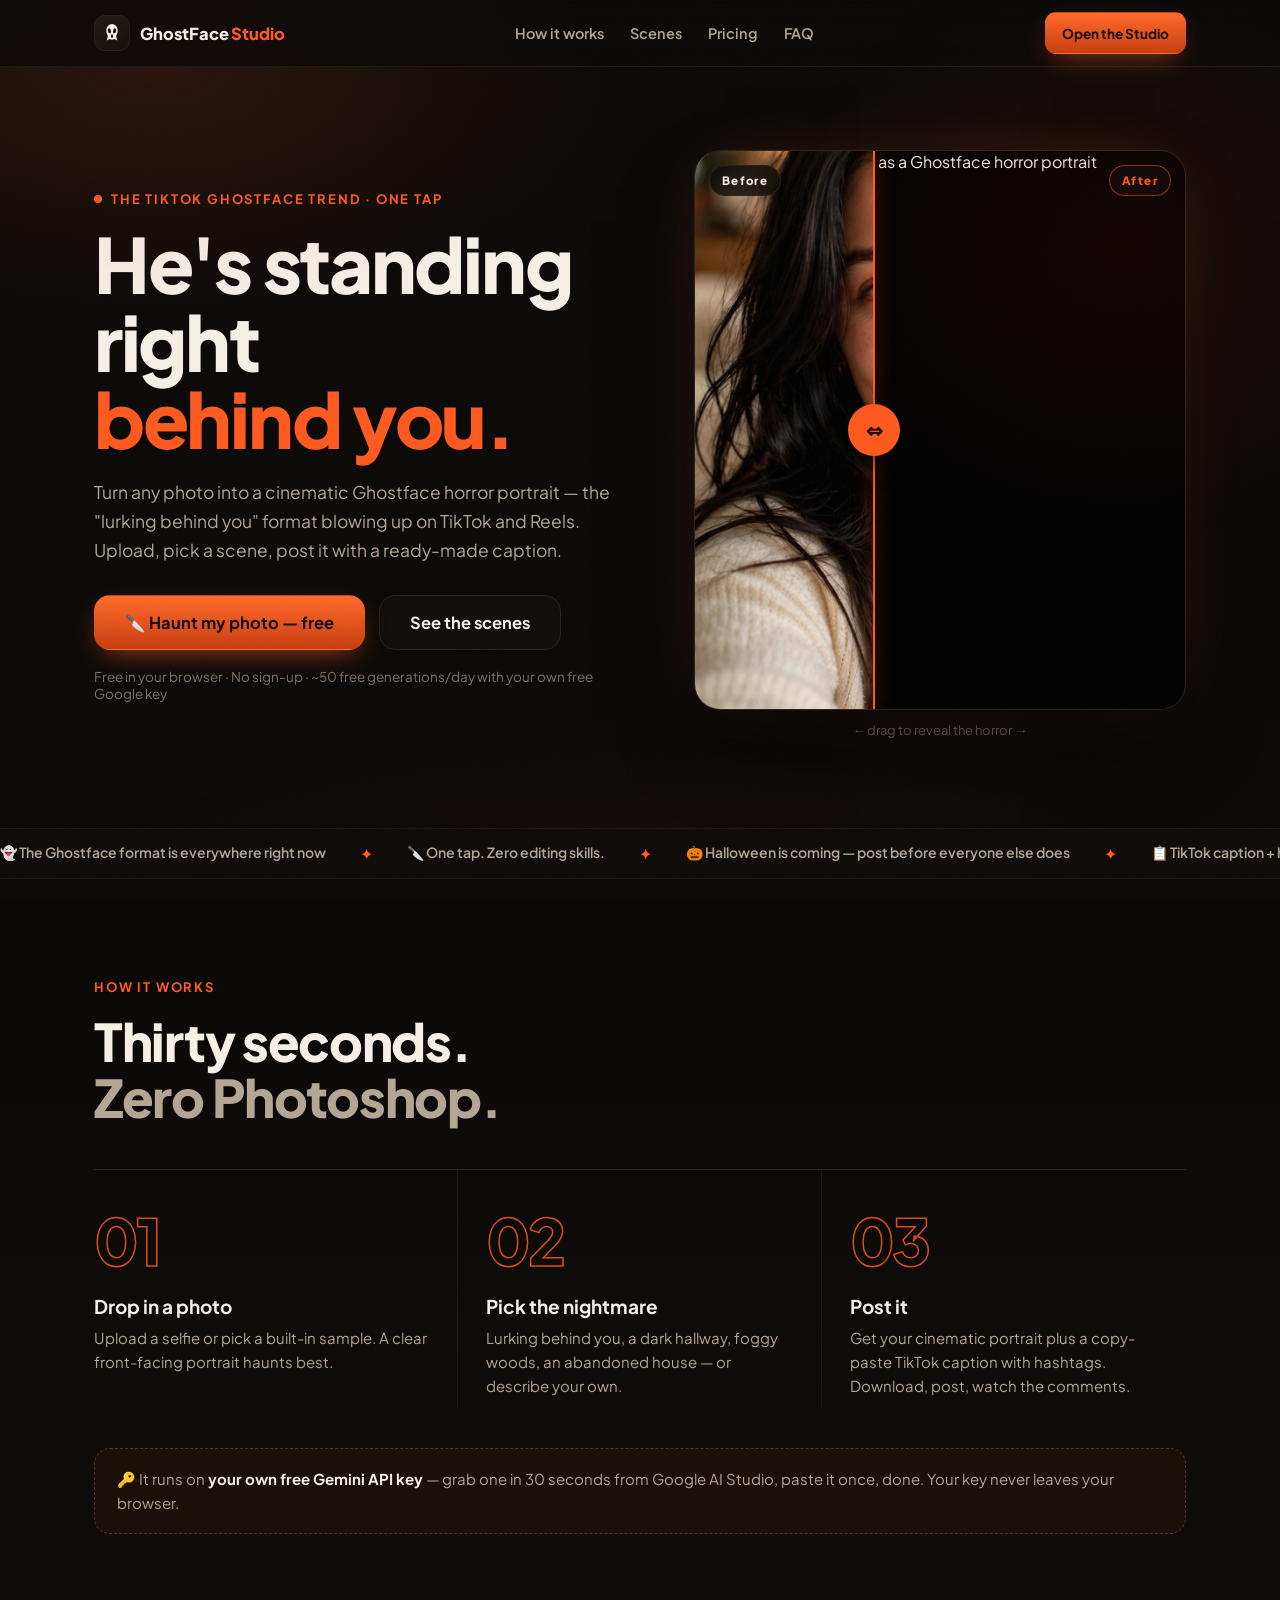
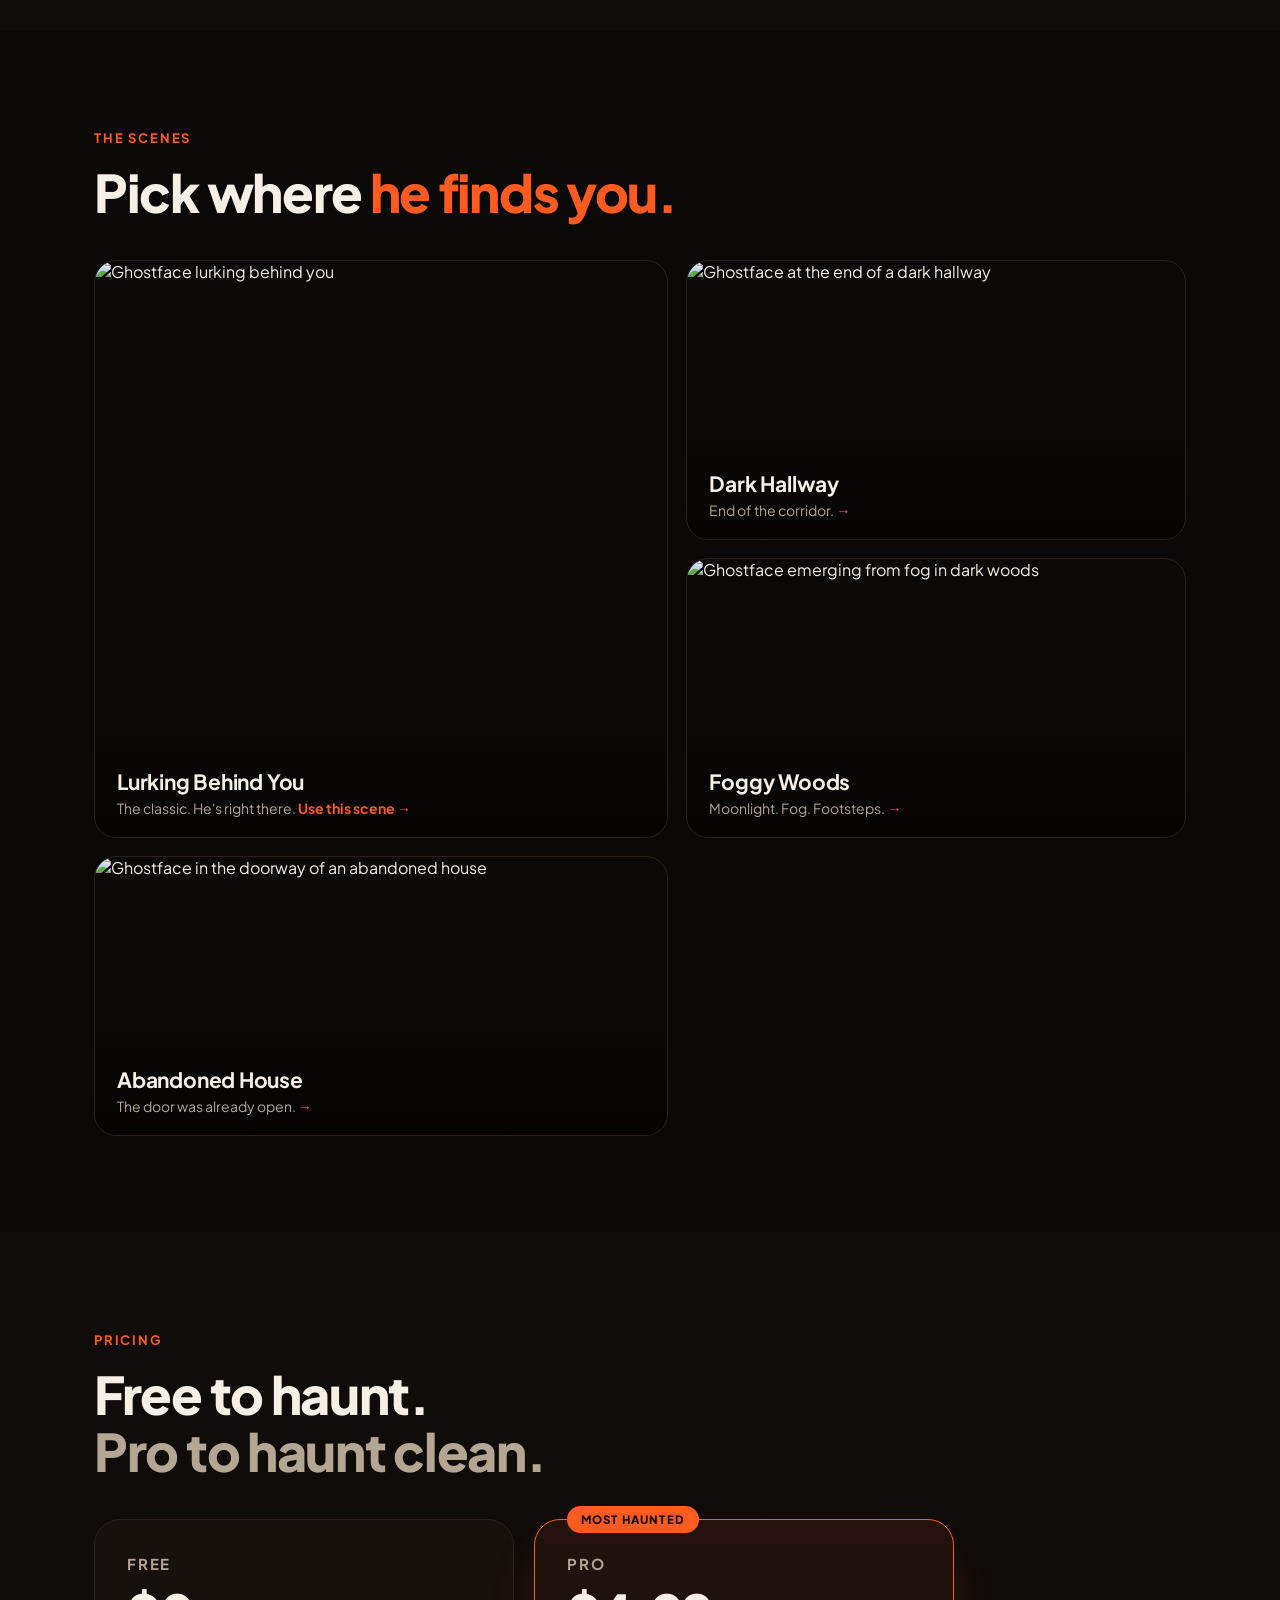
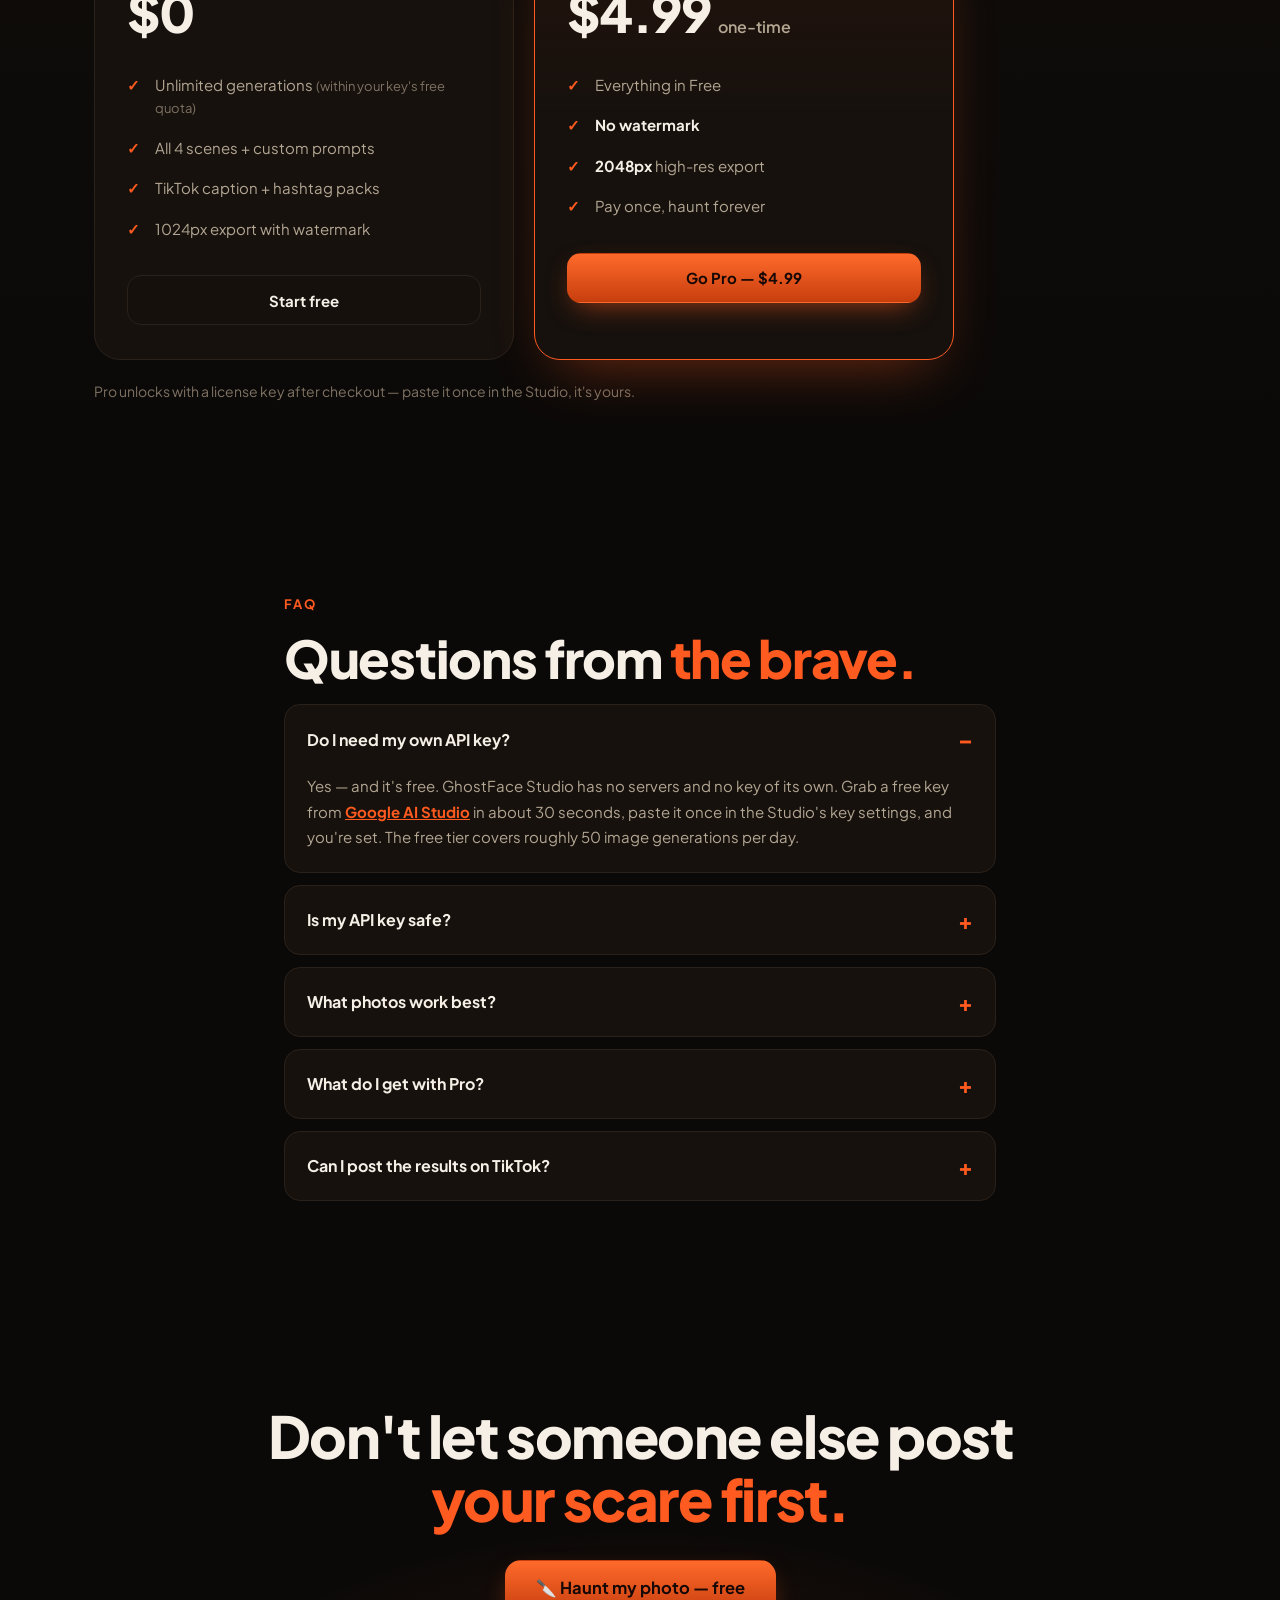
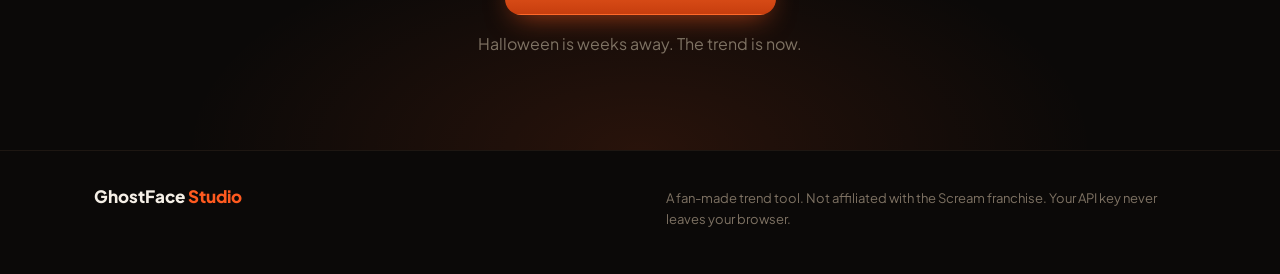
==== index.html @ b856be1e "GhostFace Studio v1: landing + app + license keys" ====
<!DOCTYPE html>
<html lang="en">
<head>
<meta charset="UTF-8">
<meta name="viewport" content="width=device-width, initial-scale=1.0">
<title>GhostFace Studio — Turn any photo into a Ghostface horror portrait</title>
<meta name="description" content="The viral TikTok Ghostface trend, in one tap. Upload a photo, pick a scene, get a cinematic horror portrait with a TikTok-ready caption. Free in your browser.">
<meta property="og:title" content="GhostFace Studio — He's standing right behind you">
<meta property="og:description" content="Turn any photo into a cinematic Ghostface horror portrait. Free, in your browser, no sign-up.">
<meta property="og:image" content="assets/hero-after.jpg">
<meta name="theme-color" content="#0B0908">
<link rel="icon" href="data:image/svg+xml,%3Csvg xmlns='http://www.w3.org/2000/svg' viewBox='0 0 64 64'%3E%3Crect width='64' height='64' rx='14' fill='%230B0908'/%3E%3Cpath d='M32 8c-9 0-15 8-15 18 0 6 2 10 4 14l-3 12 8-4c2 1 4 2 6 2s4-1 6-2l8 4-3-12c2-4 4-8 4-14 0-10-6-18-15-18z' fill='%23F5EFE6'/%3E%3Cellipse cx='25' cy='26' rx='4' ry='7' fill='%230B0908' transform='rotate(-12 25 26)'/%3E%3Cellipse cx='39' cy='26' rx='4' ry='7' fill='%230B0908' transform='rotate(12 39 26)'/%3E%3Cellipse cx='32' cy='40' rx='3' ry='5' fill='%230B0908'/%3E%3C/svg%3E">
<link rel="stylesheet" href="app/vendor/fonts/fonts.css">
<link rel="stylesheet" href="styles.css">
</head>
<body>
<div class="grain" aria-hidden="true"></div>

<header class="nav">
  <div class="nav-inner">
    <a class="brand" href="#" aria-label="GhostFace Studio home">
      <span class="brand-mark" aria-hidden="true">
        <svg viewBox="0 0 64 64" width="24" height="24"><path d="M32 8c-9 0-15 8-15 18 0 6 2 10 4 14l-3 12 8-4c2 1 4 2 6 2s4-1 6-2l8 4-3-12c2-4 4-8 4-14 0-10-6-18-15-18z" fill="#F5EFE6"/><ellipse cx="25" cy="26" rx="4" ry="7" fill="#0B0908" transform="rotate(-12 25 26)"/><ellipse cx="39" cy="26" rx="4" ry="7" fill="#0B0908" transform="rotate(12 39 26)"/><ellipse cx="32" cy="40" rx="3" ry="5" fill="#0B0908"/></svg>
      </span>
      <span class="brand-name">GhostFace <em>Studio</em></span>
    </a>
    <nav class="nav-links" aria-label="Sections">
      <a href="#how">How it works</a>
      <a href="#scenes">Scenes</a>
      <a href="#pricing">Pricing</a>
      <a href="#faq">FAQ</a>
    </nav>
    <a class="btn btn-ember btn-sm" href="app/">Open the Studio</a>
  </div>
</header>

<main>
  <!-- HERO -->
  <section class="hero">
    <div class="hero-inner">
      <div class="hero-copy">
        <p class="eyebrow"><span class="pulse" aria-hidden="true"></span>The TikTok Ghostface trend · one tap</p>
        <h1>He's standing<br>right <span class="ember">behind&nbsp;you.</span></h1>
        <p class="lede">Turn any photo into a cinematic Ghostface horror portrait — the "lurking behind you" format blowing up on TikTok and Reels. Upload, pick a scene, post it with a ready-made caption.</p>
        <div class="hero-cta">
          <a class="btn btn-ember btn-lg" href="app/">🔪 Haunt my photo — free</a>
          <a class="btn btn-ghost btn-lg" href="#scenes">See the scenes</a>
        </div>
        <p class="hero-note">Free in your browser · No sign-up · ~50 free generations/day with your own free Google key</p>
      </div>
      <div class="hero-demo">
        <div class="ba" id="ba" role="slider" tabindex="0" aria-label="Before and after comparison. Use arrow keys to drag." aria-valuemin="0" aria-valuemax="100" aria-valuenow="50">
          <img class="ba-after" src="assets/hero-after.jpg" alt="After: the same photo as a Ghostface horror portrait" draggable="false">
          <div class="ba-before" aria-hidden="true"><img src="app/assets/sample-1.jpg" alt="" draggable="false"></div>
          <div class="ba-handle" aria-hidden="true"><span class="ba-knob">⇔</span></div>
          <span class="ba-tag tag-before">Before</span>
          <span class="ba-tag tag-after">After</span>
        </div>
        <p class="ba-hint">← drag to reveal the horror →</p>
      </div>
    </div>
    <div class="hero-glow" aria-hidden="true"></div>
  </section>

  <!-- TICKER -->
  <div class="ticker" aria-hidden="true">
    <div class="ticker-track">
      <span>👻 The Ghostface format is everywhere right now</span><i>✦</i>
      <span>🔪 One tap. Zero editing skills.</span><i>✦</i>
      <span>🎃 Halloween is coming — post before everyone else does</span><i>✦</i>
      <span>📋 TikTok caption + hashtags included</span><i>✦</i>
      <span>👻 The Ghostface format is everywhere right now</span><i>✦</i>
      <span>🔪 One tap. Zero editing skills.</span><i>✦</i>
      <span>🎃 Halloween is coming — post before everyone else does</span><i>✦</i>
      <span>📋 TikTok caption + hashtags included</span><i>✦</i>
    </div>
  </div>

  <!-- HOW IT WORKS -->
  <section class="how" id="how">
    <div class="wrap">
      <p class="eyebrow">How it works</p>
      <h2>Thirty seconds.<br><span class="dim">Zero Photoshop.</span></h2>
      <div class="how-steps">
        <div class="how-step">
          <span class="how-num" aria-hidden="true">01</span>
          <h3>Drop in a photo</h3>
          <p>Upload a selfie or pick a built-in sample. A clear front-facing portrait haunts best.</p>
        </div>
        <div class="how-step">
          <span class="how-num" aria-hidden="true">02</span>
          <h3>Pick the nightmare</h3>
          <p>Lurking behind you, a dark hallway, foggy woods, an abandoned house — or describe your own.</p>
        </div>
        <div class="how-step">
          <span class="how-num" aria-hidden="true">03</span>
          <h3>Post it</h3>
          <p>Get your cinematic portrait plus a copy-paste TikTok caption with hashtags. Download, post, watch the comments.</p>
        </div>
      </div>
      <p class="how-key">🔑 It runs on <strong>your own free Gemini API key</strong> — grab one in 30 seconds from Google AI Studio, paste it once, done. Your key never leaves your browser.</p>
    </div>
  </section>

  <!-- SCENES -->
  <section class="scenes" id="scenes">
    <div class="wrap">
      <p class="eyebrow">The scenes</p>
      <h2>Pick where <span class="ember">he finds you.</span></h2>
      <div class="scene-gallery">
        <a class="scene-feat" href="app/?scene=lurking">
          <img src="assets/hero-after.jpg" alt="Ghostface lurking behind you" loading="lazy">
          <div class="scene-meta"><h3>Lurking Behind You</h3><p>The classic. He's right there. <span class="go">Use this scene →</span></p></div>
        </a>
        <a class="scene-tall" href="app/?scene=hallway">
          <img src="assets/scene-hallway.jpg" alt="Ghostface at the end of a dark hallway" loading="lazy">
          <div class="scene-meta"><h3>Dark Hallway</h3><p>End of the corridor. <span class="go">→</span></p></div>
        </a>
        <a class="scene-wide" href="app/?scene=woods">
          <img src="assets/scene-woods.jpg" alt="Ghostface emerging from fog in dark woods" loading="lazy">
          <div class="scene-meta"><h3>Foggy Woods</h3><p>Moonlight. Fog. Footsteps. <span class="go">→</span></p></div>
        </a>
        <a class="scene-wide" href="app/?scene=house">
          <img src="assets/scene-house.jpg" alt="Ghostface in the doorway of an abandoned house" loading="lazy">
          <div class="scene-meta"><h3>Abandoned House</h3><p>The door was already open. <span class="go">→</span></p></div>
        </a>
      </div>
    </div>
  </section>

  <!-- PRICING -->
  <section class="pricing" id="pricing">
    <div class="wrap">
      <p class="eyebrow">Pricing</p>
      <h2>Free to haunt.<br><span class="dim">Pro to haunt clean.</span></h2>
      <div class="price-row">
        <div class="price-card">
          <h3>Free</h3>
          <p class="price">$0</p>
          <ul>
            <li>Unlimited generations <span class="li-note">(within your key's free quota)</span></li>
            <li>All 4 scenes + custom prompts</li>
            <li>TikTok caption + hashtag packs</li>
            <li>1024px export with watermark</li>
          </ul>
          <a class="btn btn-ghost" href="app/">Start free</a>
        </div>
        <div class="price-card pro">
          <p class="pro-flag">MOST HAUNTED</p>
          <h3>Pro</h3>
          <p class="price">$4.99 <span class="per">one-time</span></p>
          <ul>
            <li>Everything in Free</li>
            <li><strong>No watermark</strong></li>
            <li><strong>2048px</strong> high-res export</li>
            <li>Pay once, haunt forever</li>
          </ul>
          <a class="btn btn-ember" href="app/#pro" id="pricing-pro-btn">Go Pro — $4.99</a>
        </div>
      </div>
      <p class="price-note">Pro unlocks with a license key after checkout — paste it once in the Studio, it's yours.</p>
    </div>
  </section>

  <!-- FAQ -->
  <section class="faq" id="faq">
    <div class="wrap narrow">
      <p class="eyebrow">FAQ</p>
      <h2>Questions from <span class="ember">the brave.</span></h2>
      <details open>
        <summary>Do I need my own API key?</summary>
        <p>Yes — and it's free. GhostFace Studio has no servers and no key of its own. Grab a free key from <a href="https://aistudio.google.com/app/apikey" target="_blank" rel="noopener">Google AI Studio</a> in about 30 seconds, paste it once in the Studio's key settings, and you're set. The free tier covers roughly 50 image generations per day.</p>
      </details>
      <details>
        <summary>Is my API key safe?</summary>
        <p>It's stored only in your browser's localStorage and sent only to Google's API when you hit Generate. It's never uploaded to us — there is no "us", the whole app runs on this static page.</p>
      </details>
      <details>
        <summary>What photos work best?</summary>
        <p>Clear, front-facing portraits with good light. The AI keeps your face, likeness and pose recognizable and only transforms the atmosphere around you — blurry or tiny photos give it less to work with.</p>
      </details>
      <details>
        <summary>What do I get with Pro?</summary>
        <p>Watermark-free downloads at 2048px instead of 1024px. One payment of $4.99, unlocked with a license key — no subscription, no account.</p>
      </details>
      <details>
        <summary>Can I post the results on TikTok?</summary>
        <p>That's the whole point. Every generation comes with a one-tap "Copy TikTok caption" button with spooky captions and hashtag sets picked for the trend.</p>
      </details>
    </div>
  </section>

  <!-- FINAL CTA -->
  <section class="final">
    <div class="wrap">
      <h2>Don't let someone else post<br><span class="ember">your scare first.</span></h2>
      <a class="btn btn-ember btn-lg" href="app/">🔪 Haunt my photo — free</a>
      <p class="final-note">Halloween is weeks away. The trend is now.</p>
    </div>
  </section>
</main>

<footer class="footer">
  <div class="wrap foot-inner">
    <p class="foot-brand">GhostFace <em>Studio</em></p>
    <p class="foot-note">A fan-made trend tool. Not affiliated with the Scream franchise. Your API key never leaves your browser.</p>
  </div>
</footer>

<script>
/* Before/after drag slider */
(function () {
  var ba = document.getElementById('ba');
  if (!ba) return;
  var pos = 50, dragging = false;
  function setPos(p) {
    pos = Math.max(2, Math.min(98, p));
    ba.style.setProperty('--x', pos + '%');
    ba.setAttribute('aria-valuenow', Math.round(pos));
  }
  function fromEvent(e) {
    var r = ba.getBoundingClientRect();
    var x = (e.touches && e.touches[0] ? e.touches[0].clientX : e.clientX) - r.left;
    setPos((x / r.width) * 100);
  }
  ba.addEventListener('pointerdown', function (e) { dragging = true; ba.setPointerCapture(e.pointerId); fromEvent(e); });
  ba.addEventListener('pointermove', function (e) { if (dragging) fromEvent(e); });
  ['pointerup', 'pointercancel', 'pointerleave'].forEach(function (ev) {
    ba.addEventListener(ev, function () { dragging = false; });
  });
  ba.addEventListener('keydown', function (e) {
    if (e.key === 'ArrowLeft') { setPos(pos - 5); e.preventDefault(); }
    if (e.key === 'ArrowRight') { setPos(pos + 5); e.preventDefault(); }
  });
  // gentle idle animation until first interaction
  var idle = setInterval(function () {
    if (dragging || document.activeElement === ba) { clearInterval(idle); return; }
    setPos(50 + Math.sin(Date.now() / 1400) * 14);
  }, 60);
  ['pointerdown', 'keydown', 'touchstart'].forEach(function (ev) {
    ba.addEventListener(ev, function clear() { clearInterval(idle); ba.removeEventListener(ev, clear); }, { once: true });
  });
  setPos(50);
})();
</script>
</body>
</html>
---- app/vendor/fonts/fonts.css ----
@font-face {
  font-family: 'Plus Jakarta Sans';
  font-style: italic;
  font-weight: 400 800;
  font-display: swap;
  src: url('jakarta-italic-400800.woff2') format('woff2');
  unicode-range: U+0000-00FF, U+0131, U+0152-0153, U+02BB-02BC, U+02C6, U+02DA, U+02DC, U+0304, U+0308, U+0329, U+2000-206F, U+20AC, U+2122, U+2191, U+2193, U+2212, U+2215, U+FEFF, U+FFFD;
}
@font-face {
  font-family: 'Plus Jakarta Sans';
  font-style: normal;
  font-weight: 400 800;
  font-display: swap;
  src: url('jakarta-normal-400800.woff2') format('woff2');
  unicode-range: U+0000-00FF, U+0131, U+0152-0153, U+02BB-02BC, U+02C6, U+02DA, U+02DC, U+0304, U+0308, U+0329, U+2000-206F, U+20AC, U+2122, U+2191, U+2193, U+2212, U+2215, U+FEFF, U+FFFD;
}
---- styles.css ----
/* ============================================================
   GhostFace Studio — landing styles
   Dark premium Halloween: near-black, ember, bone, fog, grain.
   Hand-built editorial layout — not a card grid.
   ============================================================ */
:root {
  --bg: #0B0908;
  --bg-2: #100D0A;
  --card: #16110D;
  --line: #2A211A;
  --line-soft: #1E1712;
  --ember: #FF5A1F;
  --ember-deep: #C73E0E;
  --blood: #E63B2E;
  --bone: #F5EFE6;
  --muted: #B3A693;
  --faint: #7E7263;
  --r: 22px;
  --font: 'Plus Jakarta Sans', -apple-system, BlinkMacSystemFont, 'Segoe UI', Roboto, Helvetica, Arial, sans-serif;
}
* { box-sizing: border-box; }
html { scroll-behavior: smooth; -webkit-text-size-adjust: 100%; }
body {
  margin: 0; background: var(--bg); color: var(--bone);
  font-family: var(--font); -webkit-font-smoothing: antialiased;
  overflow-x: hidden;
}
img { max-width: 100%; }
a { color: inherit; }
.ember { color: var(--ember); }
.dim { color: var(--muted); }
.wrap { max-width: 1140px; margin: 0 auto; padding: 0 24px; }
.wrap.narrow { max-width: 760px; }

.grain {
  position: fixed; inset: 0; z-index: 60; pointer-events: none; opacity: .55;
  background-image: url("data:image/svg+xml,%3Csvg xmlns='http://www.w3.org/2000/svg' width='140' height='140'%3E%3Cfilter id='n'%3E%3CfeTurbulence type='fractalNoise' baseFrequency='0.9' numOctaves='2'/%3E%3C/filter%3E%3Crect width='140' height='140' filter='url(%23n)' opacity='0.05'/%3E%3C/svg%3E");
}

/* ---------- buttons ---------- */
.btn {
  font: 700 15px var(--font); border-radius: 14px; border: 1px solid transparent;
  padding: 13px 24px; cursor: pointer; min-height: 50px; text-decoration: none;
  display: inline-flex; align-items: center; justify-content: center; gap: 8px;
  transition: transform .08s ease, box-shadow .15s ease;
  white-space: nowrap;
}
.btn:active { transform: scale(.98); }
.btn-ember { background: linear-gradient(180deg, #FF6A2B, var(--ember-deep)); color: #160806;
  box-shadow: 0 10px 28px -10px rgba(255, 90, 31, .65); }
.btn-ember:hover { box-shadow: 0 14px 36px -8px rgba(255, 90, 31, .8); }
.btn-ghost { background: rgba(22, 17, 13, .7); border-color: var(--line); color: var(--bone); }
.btn-ghost:hover { border-color: var(--ember); }
.btn-lg { font-size: 16.5px; padding: 16px 30px; border-radius: 16px; }
.btn-sm { min-height: 42px; padding: 9px 16px; font-size: 13.5px; border-radius: 11px; }

/* ---------- nav ---------- */
.nav {
  position: fixed; top: 0; left: 0; right: 0; z-index: 50;
  background: rgba(11, 9, 8, .78); backdrop-filter: blur(14px);
  border-bottom: 1px solid var(--line-soft);
}
.nav-inner {
  max-width: 1140px; margin: 0 auto; padding: 12px 24px;
  display: flex; align-items: center; justify-content: space-between; gap: 16px;
}
.brand { display: flex; align-items: center; gap: 10px; text-decoration: none; }
.brand-mark { display: grid; place-items: center; width: 36px; height: 36px; border-radius: 11px;
  background: linear-gradient(145deg, #241A12, #120E0B); border: 1px solid var(--line); }
.brand-name { font-weight: 800; font-size: 16.5px; letter-spacing: -.01em; white-space: nowrap; }
.brand-name em { font-style: normal; color: var(--ember); }
.nav-links { display: flex; gap: 26px; }
.nav-links a { text-decoration: none; color: var(--muted); font-weight: 600; font-size: 14.5px; }
.nav-links a:hover { color: var(--bone); }

/* ---------- hero ---------- */
.hero { position: relative; padding: 150px 0 90px; overflow: hidden; }
.hero-glow {
  position: absolute; inset: 0; pointer-events: none;
  background:
    radial-gradient(800px 420px at 12% 8%, rgba(255, 90, 31, .13), transparent 60%),
    radial-gradient(600px 500px at 88% 30%, rgba(230, 59, 46, .08), transparent 60%),
    radial-gradient(1000px 300px at 50% 110%, rgba(255, 90, 31, .06), transparent 60%);
}
.hero-inner {
  position: relative; max-width: 1140px; margin: 0 auto; padding: 0 24px;
  display: grid; grid-template-columns: 1.05fr .95fr; gap: 56px; align-items: center;
}
.eyebrow {
  display: inline-flex; align-items: center; gap: 9px;
  color: var(--ember); font-weight: 700; font-size: 13px;
  letter-spacing: .14em; text-transform: uppercase; margin: 0 0 18px;
}
.pulse { width: 8px; height: 8px; border-radius: 50%; background: var(--ember);
  box-shadow: 0 0 0 0 rgba(255, 90, 31, .6); animation: pulse 2s infinite; }
@keyframes pulse { 70% { box-shadow: 0 0 0 9px rgba(255, 90, 31, 0); } 100% { box-shadow: 0 0 0 0 rgba(255, 90, 31, 0); } }
.hero-copy h1 {
  font-size: clamp(44px, 6vw, 76px); line-height: 1.02; letter-spacing: -.03em;
  margin: 0 0 20px; font-weight: 800;
}
.lede { color: var(--muted); font-size: 17.5px; line-height: 1.65; margin: 0 0 30px; max-width: 46ch; }
.hero-cta { display: flex; gap: 14px; flex-wrap: wrap; margin-bottom: 18px; }
.hero-note { color: var(--faint); font-size: 13.5px; margin: 0; }

/* before/after slider */
.hero-demo { position: relative; }
.ba {
  --x: 50%;
  position: relative; border-radius: 26px; overflow: hidden;
  border: 1px solid var(--line); aspect-ratio: 4/5; max-height: 560px; width: 100%;
  cursor: ew-resize; user-select: none; touch-action: pan-y;
  box-shadow: 0 40px 90px -30px rgba(0, 0, 0, .85), 0 0 70px -30px rgba(255, 90, 31, .35);
  background: #000;
}
.ba img { pointer-events: none; }
.ba-after { position: absolute; inset: 0; width: 100%; height: 100%; object-fit: cover; }
.ba-before { position: absolute; inset: 0; clip-path: inset(0 calc(100% - var(--x)) 0 0); }
.ba-before img { width: 100%; height: 100%; object-fit: cover; }
.ba-handle {
  position: absolute; top: 0; bottom: 0; left: var(--x); width: 2px;
  background: var(--ember); box-shadow: 0 0 18px rgba(255, 90, 31, .9);
}
.ba-knob {
  position: absolute; top: 50%; left: 50%; transform: translate(-50%, -50%);
  width: 52px; height: 52px; border-radius: 50%;
  background: var(--ember); color: #160806; font-weight: 800; font-size: 20px;
  display: grid; place-items: center; box-shadow: 0 8px 24px rgba(0,0,0,.5);
}
.ba:focus-visible { outline: 2px solid var(--ember); outline-offset: 4px; }
.ba-tag {
  position: absolute; top: 14px; font-size: 11.5px; font-weight: 800; letter-spacing: .12em;
  background: rgba(11, 9, 8, .8); border: 1px solid var(--line);
  padding: 7px 12px; border-radius: 999px; backdrop-filter: blur(6px);
}
.tag-before { left: 14px; }
.tag-after { right: 14px; color: var(--ember); border-color: rgba(255, 90, 31, .5); }
.ba-hint { text-align: center; color: var(--faint); font-size: 13px; margin: 12px 0 0; }

/* ---------- ticker ---------- */
.ticker { border-top: 1px solid var(--line-soft); border-bottom: 1px solid var(--line-soft);
  background: #0E0B09; overflow: hidden; padding: 14px 0; }
.ticker-track { display: flex; gap: 34px; width: max-content; animation: tick 30s linear infinite; }
.ticker-track span { color: var(--muted); font-weight: 600; font-size: 14px; white-space: nowrap; }
.ticker-track i { color: var(--ember); font-style: normal; }
@keyframes tick { to { transform: translateX(-50%); } }

/* ---------- sections ---------- */
section { padding: 96px 0; }
section h2 { font-size: clamp(32px, 4.4vw, 52px); letter-spacing: -.025em; line-height: 1.08; margin: 0 0 18px; font-weight: 800; }

/* how */
.how { background: linear-gradient(180deg, var(--bg), var(--bg-2)); }
.how-steps { display: grid; grid-template-columns: repeat(3, 1fr); gap: 0; margin-top: 44px; border-top: 1px solid var(--line); }
.how-step { padding: 30px 28px 10px 0; border-right: 1px solid var(--line-soft); }
.how-step:last-child { border-right: none; }
.how-step + .how-step { padding-left: 28px; }
.how-num { font-size: 64px; font-weight: 800; letter-spacing: -.04em; color: transparent;
  -webkit-text-stroke: 1.5px var(--ember); opacity: .85; display: block; margin-bottom: 14px; }
.how-step h3 { margin: 0 0 8px; font-size: 19px; }
.how-step p { color: var(--muted); line-height: 1.6; margin: 0; font-size: 15px; }
.how-key { margin: 40px 0 0; padding: 18px 22px; border: 1px dashed #4A3826; border-radius: 16px;
  background: rgba(255, 90, 31, .05); color: var(--muted); font-size: 15px; line-height: 1.6; }
.how-key strong { color: var(--bone); }

/* scenes */
.scene-gallery {
  display: grid; grid-template-columns: 1.15fr 1fr; grid-template-rows: auto auto;
  gap: 18px; margin-top: 40px;
}
.scene-gallery a {
  position: relative; display: block; border-radius: var(--r); overflow: hidden;
  border: 1px solid var(--line); text-decoration: none; min-height: 280px;
  transition: transform .15s ease, border-color .15s ease;
}
.scene-gallery a:hover { transform: translateY(-4px); border-color: var(--ember); }
.scene-gallery img { position: absolute; inset: 0; width: 100%; height: 100%; object-fit: cover;
  transition: transform .4s ease; }
.scene-gallery a:hover img { transform: scale(1.04); }
.scene-feat { grid-row: span 2; min-height: 560px; }
.scene-meta {
  position: absolute; left: 0; right: 0; bottom: 0; padding: 44px 22px 20px;
  background: linear-gradient(180deg, transparent, rgba(5, 3, 2, .92));
}
.scene-meta h3 { margin: 0 0 4px; font-size: 21px; letter-spacing: -.01em; }
.scene-meta p { margin: 0; color: var(--muted); font-size: 14px; }
.scene-meta .go { color: var(--ember); font-weight: 700; }

/* pricing */
.pricing { background: linear-gradient(180deg, var(--bg-2), var(--bg)); }
.price-row { display: grid; grid-template-columns: 1fr 1fr; gap: 20px; margin-top: 40px; max-width: 860px; }
.price-card {
  border: 1px solid var(--line); border-radius: 26px; padding: 34px 32px;
  background: var(--card); position: relative;
}
.price-card.pro { border-color: var(--ember); background: linear-gradient(180deg, rgba(255,90,31,.09), var(--card) 45%);
  box-shadow: 0 24px 60px -24px rgba(255, 90, 31, .45); }
.price-card h3 { margin: 0 0 6px; font-size: 15px; text-transform: uppercase; letter-spacing: .12em; color: var(--muted); }
.price-card .price { font-size: 52px; font-weight: 800; letter-spacing: -.03em; margin: 0 0 20px; }
.price-card .per { font-size: 16px; color: var(--muted); font-weight: 600; letter-spacing: 0; }
.price-card ul { list-style: none; margin: 0 0 26px; padding: 0; }
.price-card li { padding: 9px 0 9px 28px; position: relative; color: var(--muted); font-size: 15px; line-height: 1.5; }
.price-card li::before { content: "✓"; position: absolute; left: 0; color: var(--ember); font-weight: 800; }
.price-card li strong { color: var(--bone); }
.li-note { font-size: 13px; color: var(--faint); }
.price-card .btn { width: 100%; }
.pro-flag {
  position: absolute; top: -14px; left: 32px; margin: 0;
  background: var(--ember); color: #160806; font-size: 11.5px; font-weight: 800; letter-spacing: .1em;
  padding: 6px 14px; border-radius: 999px;
}
.price-note { color: var(--faint); font-size: 14px; margin: 22px 0 0; }

/* faq */
.faq details {
  border: 1px solid var(--line); border-radius: 16px; margin-bottom: 12px;
  background: var(--card); overflow: hidden;
}
.faq summary {
  cursor: pointer; padding: 20px 22px; font-weight: 700; font-size: 16px;
  list-style: none; display: flex; justify-content: space-between; align-items: center; gap: 12px;
}
.faq summary::-webkit-details-marker { display: none; }
.faq summary::after { content: "+"; color: var(--ember); font-size: 22px; font-weight: 800; flex: none; }
.faq details[open] summary::after { content: "–"; }
.faq details p { padding: 0 22px 22px; margin: 0; color: var(--muted); line-height: 1.7; font-size: 15px; }
.faq details a { color: var(--ember); font-weight: 700; }

/* final */
.final { text-align: center; background:
  radial-gradient(700px 340px at 50% 100%, rgba(255, 90, 31, .12), transparent 65%); }
.final h2 { font-size: clamp(34px, 5vw, 58px); margin-bottom: 30px; }
.final-note { color: var(--faint); margin: 18px 0 0; }

/* footer */
.footer { border-top: 1px solid var(--line-soft); padding: 34px 0 44px; }
.foot-inner { display: flex; justify-content: space-between; gap: 16px; align-items: baseline; flex-wrap: wrap; }
.foot-brand { font-weight: 800; font-size: 17px; margin: 0; }
.foot-brand em { font-style: normal; color: var(--ember); }
.foot-note { color: var(--faint); font-size: 13px; margin: 0; max-width: 52ch; line-height: 1.6; }

/* ---------- responsive ---------- */
@media (max-width: 900px) {
  .hero-inner { grid-template-columns: 1fr; gap: 40px; }
  .hero { padding-top: 120px; }
  .ba { max-height: 480px; }
  .scene-gallery { grid-template-columns: 1fr; }
  .scene-feat { grid-row: auto; min-height: 420px; }
  .how-steps { grid-template-columns: 1fr; }
  .how-step { border-right: none; border-bottom: 1px solid var(--line-soft); padding: 24px 0; }
  .how-step:last-child { border-bottom: none; }
  .how-step + .how-step { padding-left: 0; }
}
@media (max-width: 560px) {
  section { padding: 64px 0; }
  .nav-links { display: none; }
  .hero-cta .btn { flex: 1; }
  .price-row { grid-template-columns: 1fr; }
  .ba { border-radius: 18px; }
}
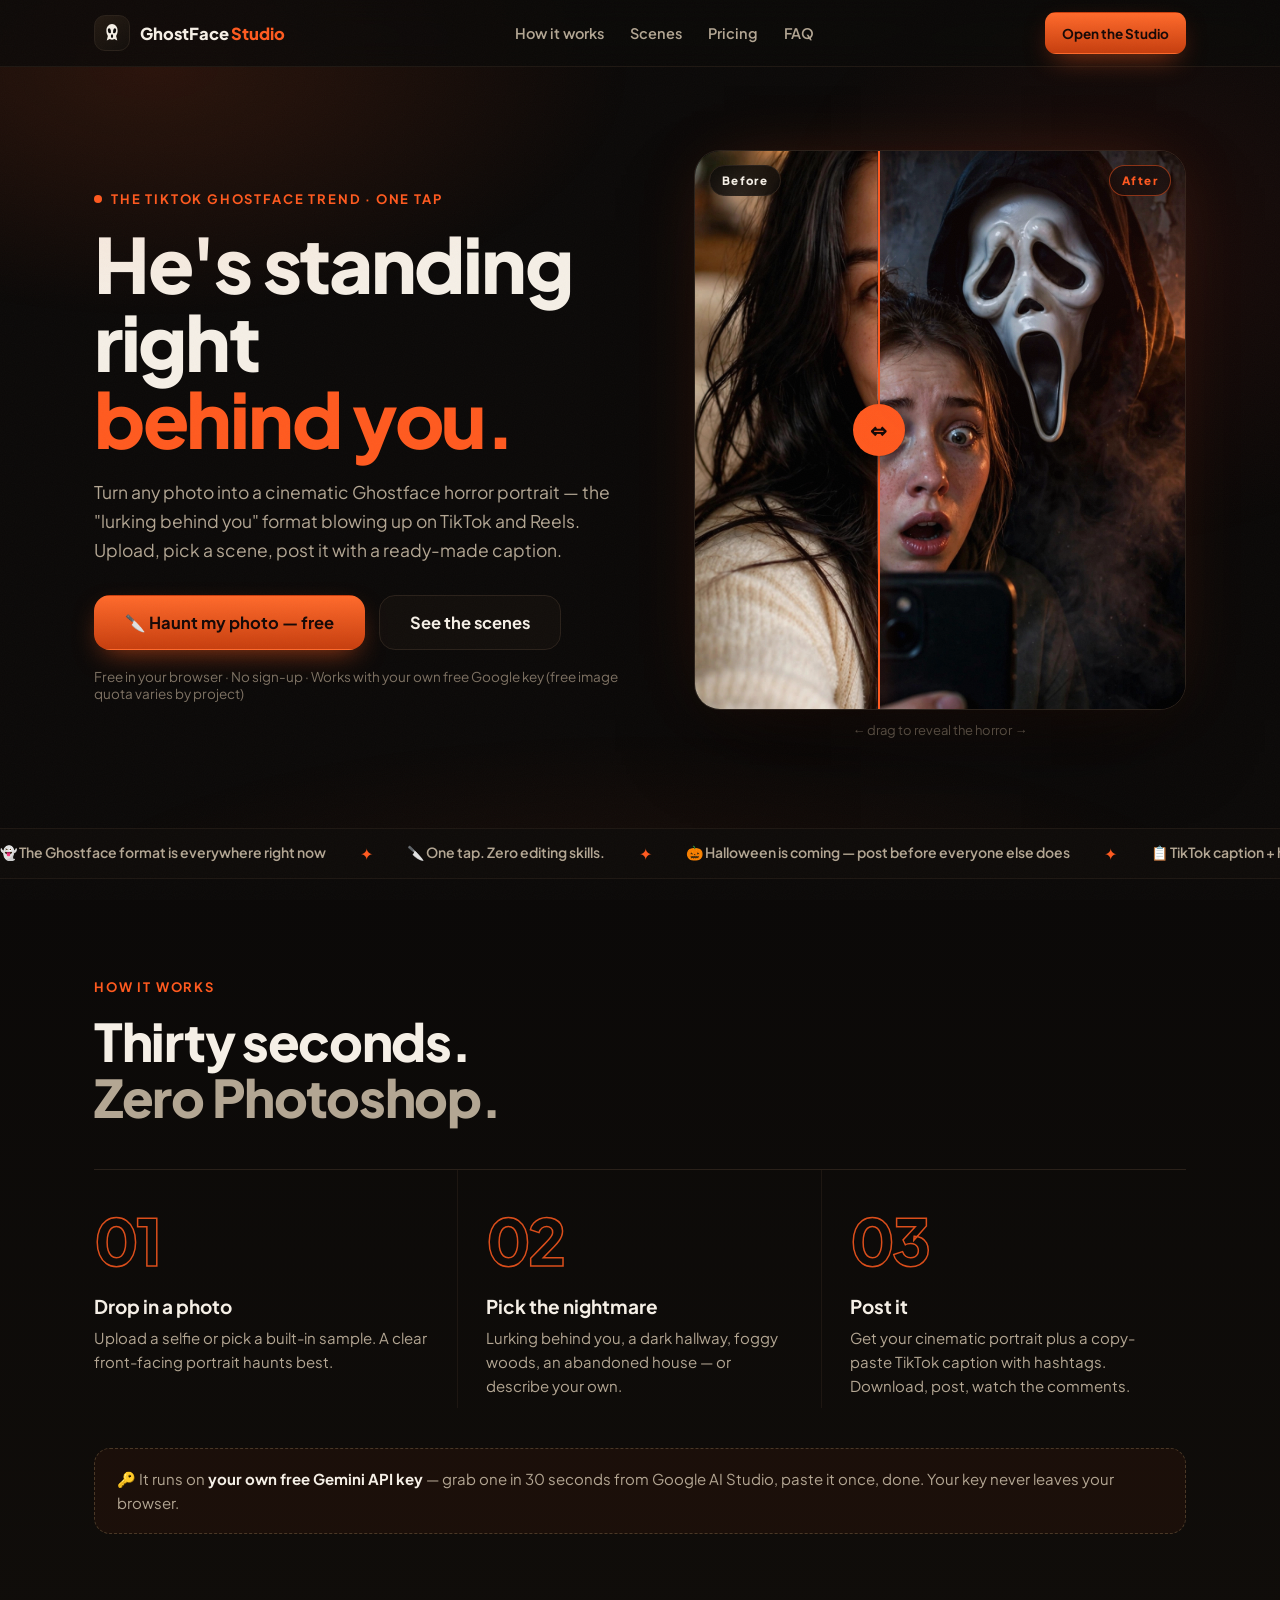
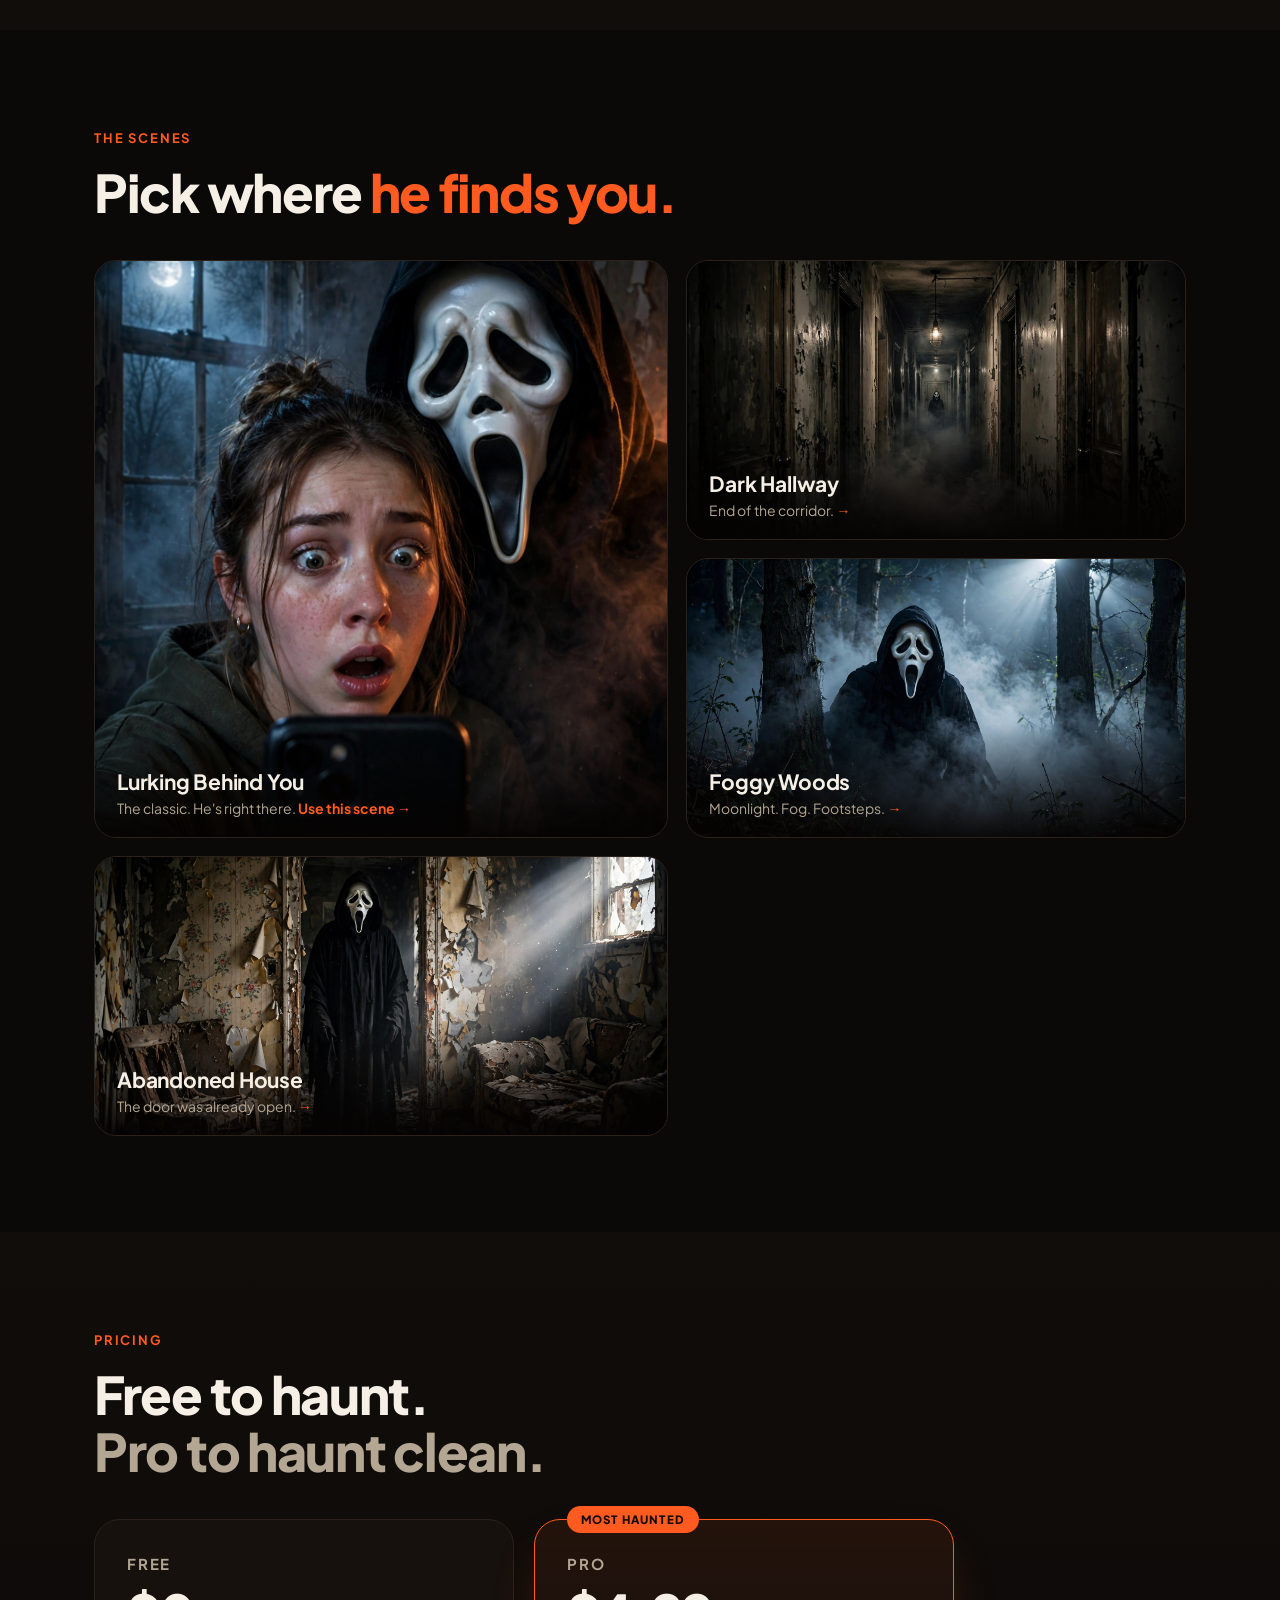
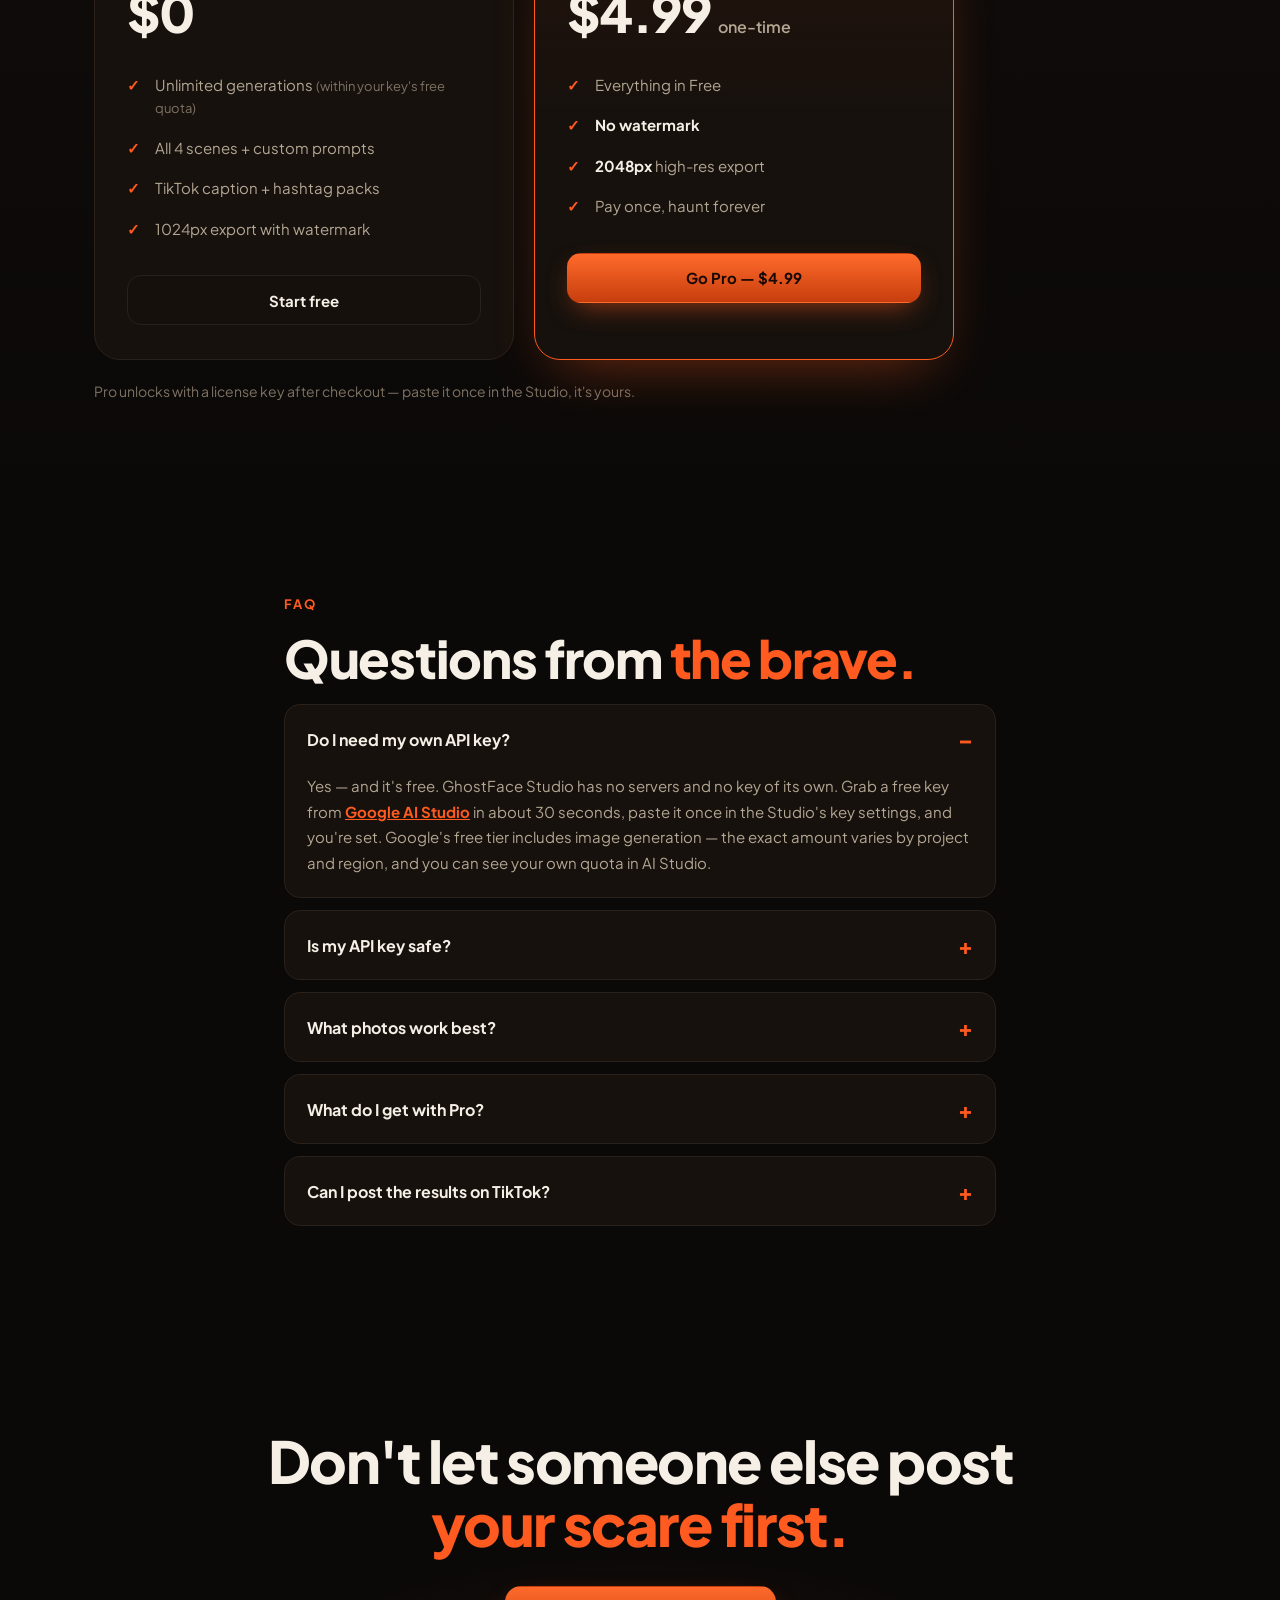
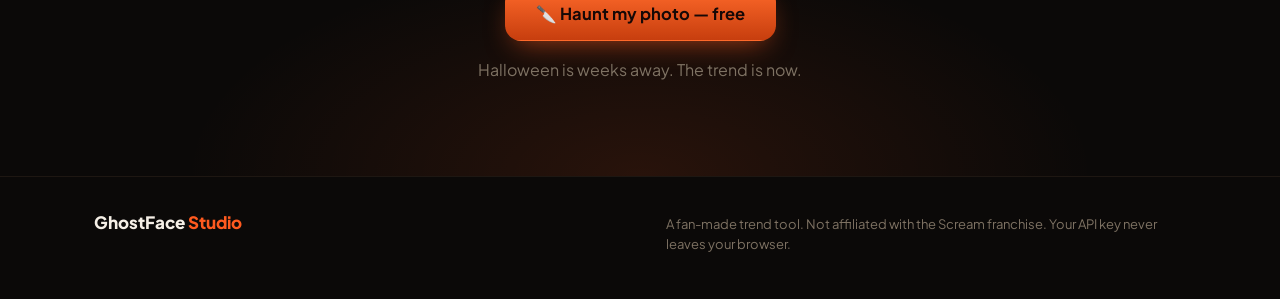
==== commit 709b7b97: "Honest quota copy: free image quota varies by project/region, check AI Studio" ====
--- a/index.html
+++ b/index.html
@@ -46,7 +46,7 @@
           <a class="btn btn-ember btn-lg" href="app/">🔪 Haunt my photo — free</a>
           <a class="btn btn-ghost btn-lg" href="#scenes">See the scenes</a>
         </div>
-        <p class="hero-note">Free in your browser · No sign-up · ~50 free generations/day with your own free Google key</p>
+        <p class="hero-note">Free in your browser · No sign-up · Works with your own free Google key (free image quota varies by project)</p>
       </div>
       <div class="hero-demo">
         <div class="ba" id="ba" role="slider" tabindex="0" aria-label="Before and after comparison. Use arrow keys to drag." aria-valuemin="0" aria-valuemax="100" aria-valuenow="50">
@@ -169,7 +169,7 @@
       <h2>Questions from <span class="ember">the brave.</span></h2>
       <details open>
         <summary>Do I need my own API key?</summary>
-        <p>Yes — and it's free. GhostFace Studio has no servers and no key of its own. Grab a free key from <a href="https://aistudio.google.com/app/apikey" target="_blank" rel="noopener">Google AI Studio</a> in about 30 seconds, paste it once in the Studio's key settings, and you're set. The free tier covers roughly 50 image generations per day.</p>
+        <p>Yes — and it's free. GhostFace Studio has no servers and no key of its own. Grab a free key from <a href="https://aistudio.google.com/app/apikey" target="_blank" rel="noopener">Google AI Studio</a> in about 30 seconds, paste it once in the Studio's key settings, and you're set. Google's free tier includes image generation — the exact amount varies by project and region, and you can see your own quota in AI Studio.</p>
       </details>
       <details>
         <summary>Is my API key safe?</summary>
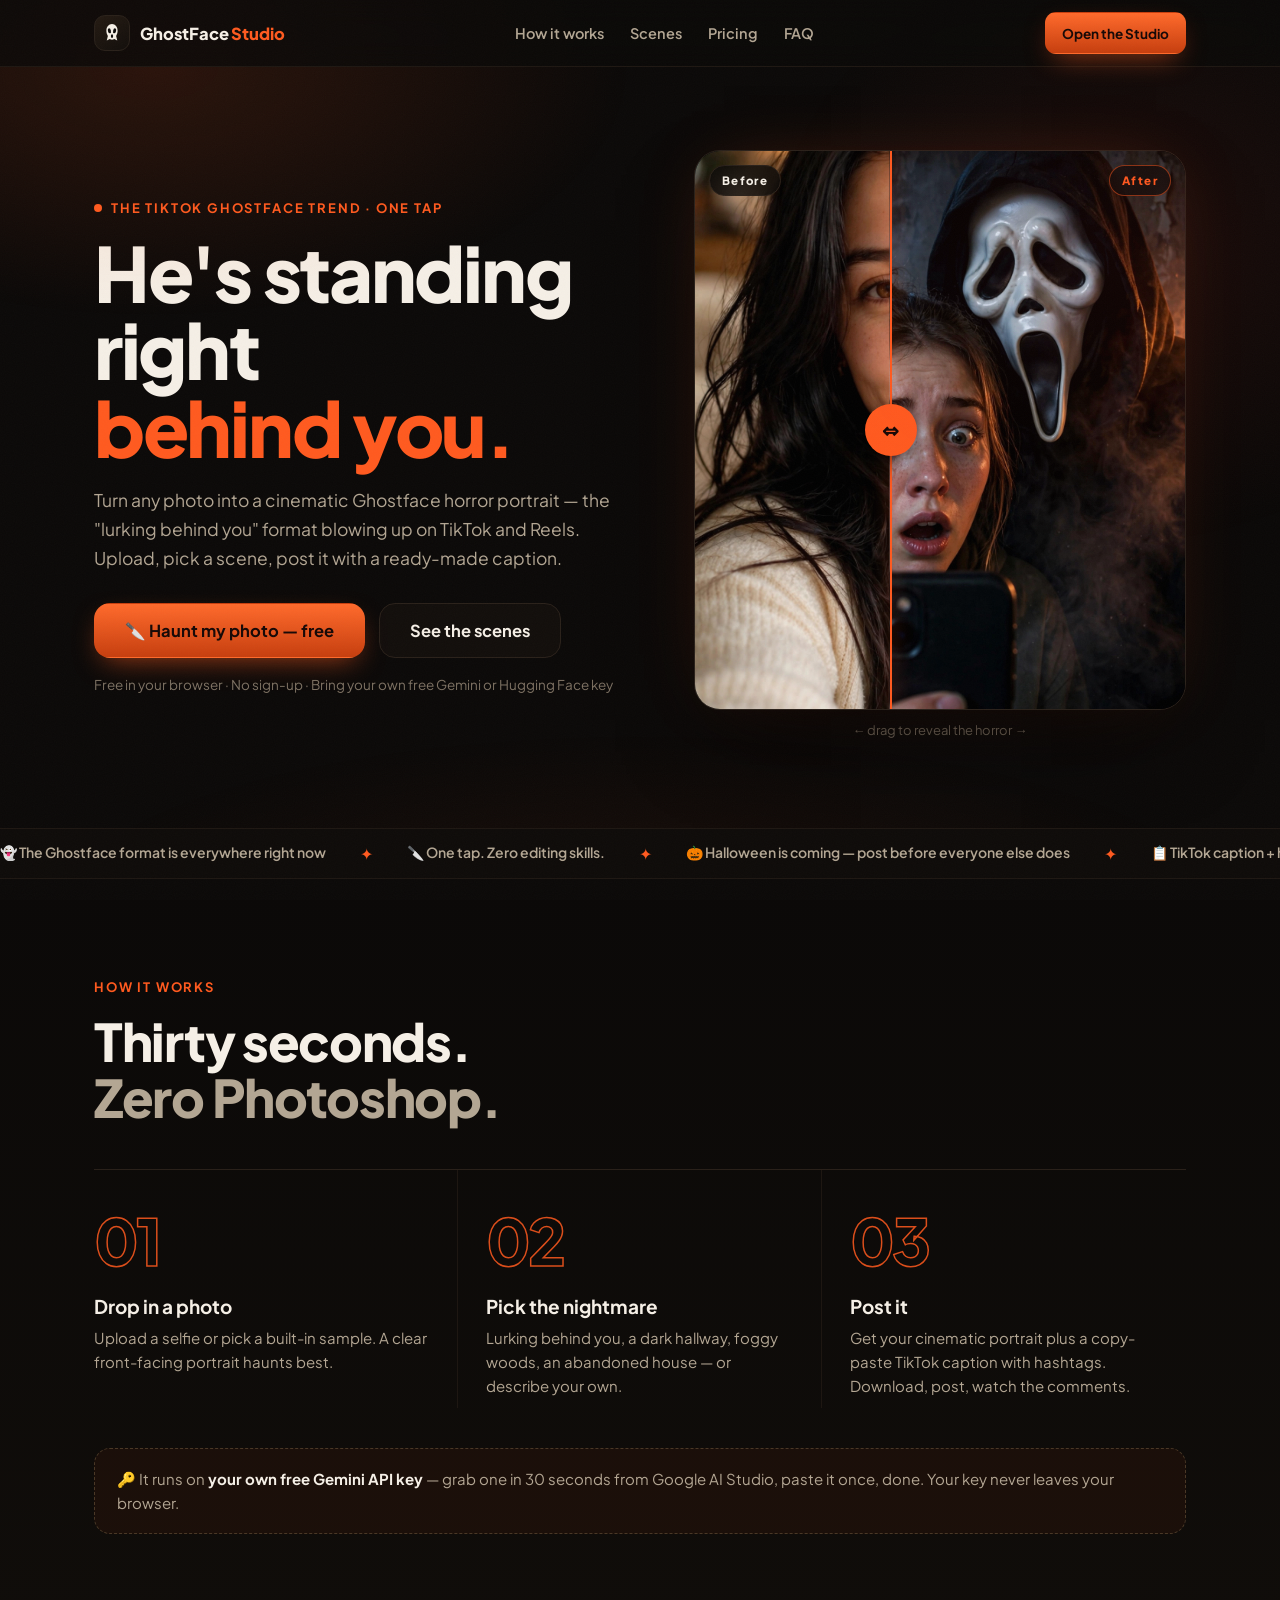
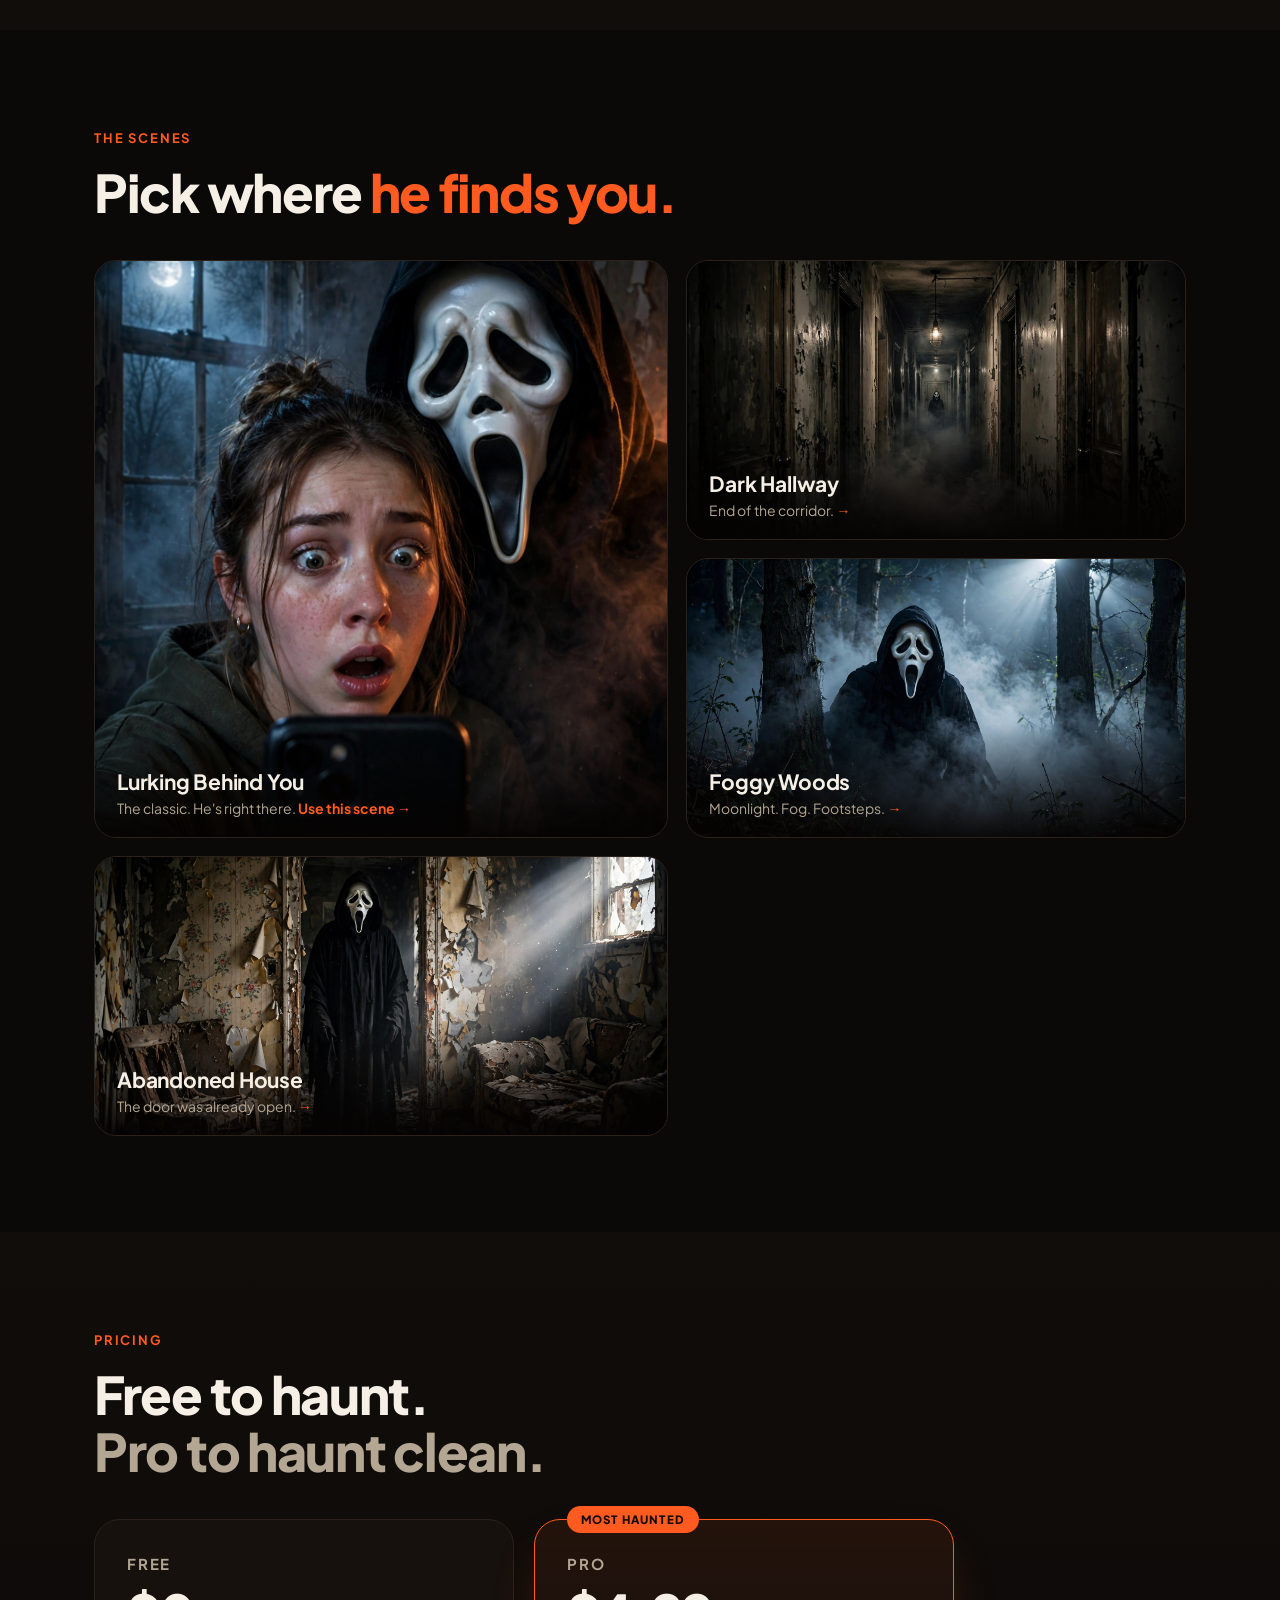
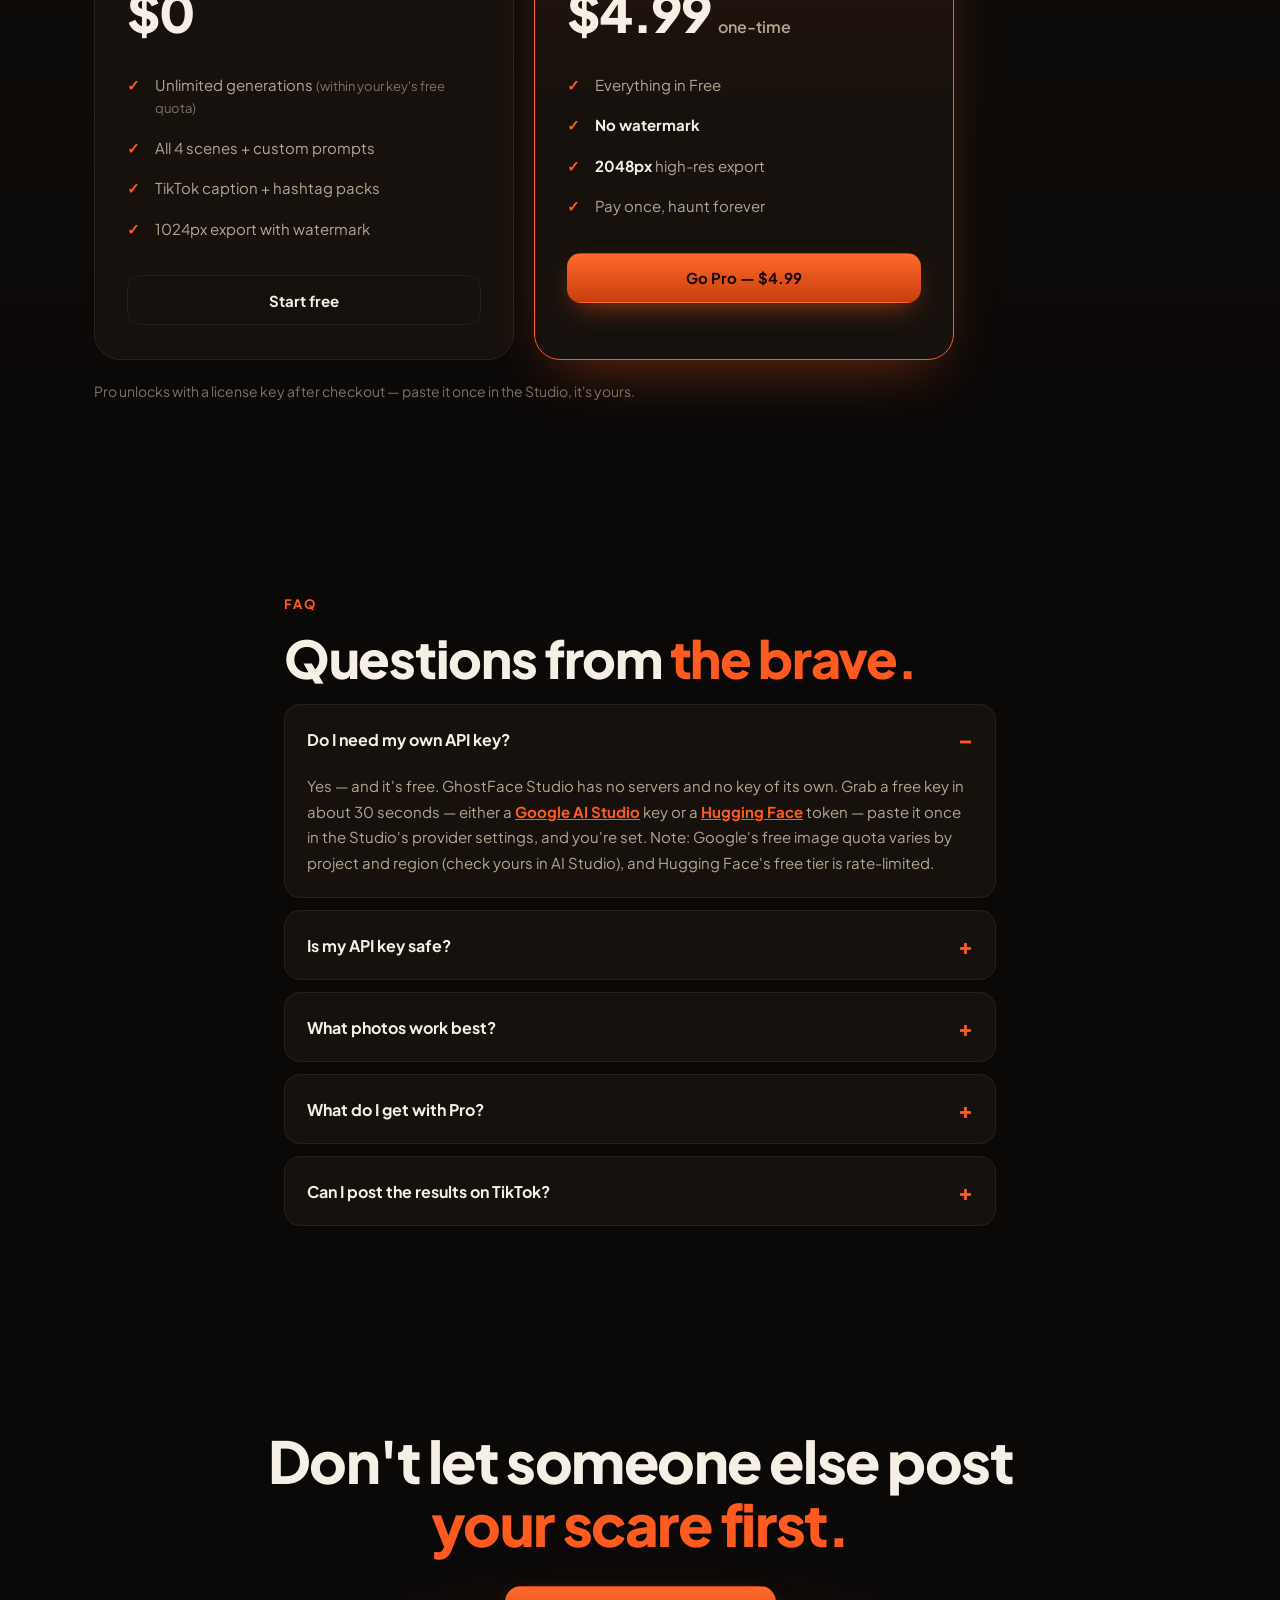
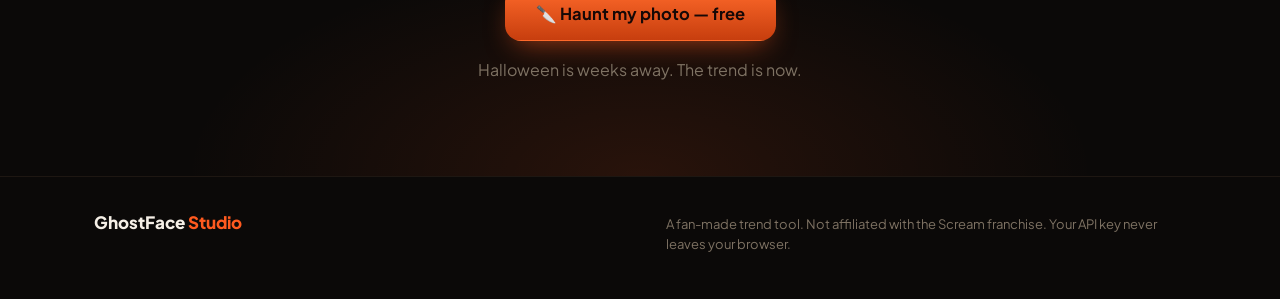
==== commit fa900854: "Add Hugging Face backup provider (Qwen-Image-Edit, free token, provider switch in settings)" ====
--- a/index.html
+++ b/index.html
@@ -46,7 +46,7 @@
           <a class="btn btn-ember btn-lg" href="app/">🔪 Haunt my photo — free</a>
           <a class="btn btn-ghost btn-lg" href="#scenes">See the scenes</a>
         </div>
-        <p class="hero-note">Free in your browser · No sign-up · Works with your own free Google key (free image quota varies by project)</p>
+        <p class="hero-note">Free in your browser · No sign-up · Bring your own free Gemini or Hugging Face key</p>
       </div>
       <div class="hero-demo">
         <div class="ba" id="ba" role="slider" tabindex="0" aria-label="Before and after comparison. Use arrow keys to drag." aria-valuemin="0" aria-valuemax="100" aria-valuenow="50">
@@ -169,7 +169,7 @@
       <h2>Questions from <span class="ember">the brave.</span></h2>
       <details open>
         <summary>Do I need my own API key?</summary>
-        <p>Yes — and it's free. GhostFace Studio has no servers and no key of its own. Grab a free key from <a href="https://aistudio.google.com/app/apikey" target="_blank" rel="noopener">Google AI Studio</a> in about 30 seconds, paste it once in the Studio's key settings, and you're set. Google's free tier includes image generation — the exact amount varies by project and region, and you can see your own quota in AI Studio.</p>
+        <p>Yes — and it's free. GhostFace Studio has no servers and no key of its own. Grab a free key in about 30 seconds — either a <a href="https://aistudio.google.com/app/apikey" target="_blank" rel="noopener">Google AI Studio</a> key or a <a href="https://huggingface.co/settings/tokens" target="_blank" rel="noopener">Hugging Face</a> token — paste it once in the Studio's provider settings, and you're set. Note: Google's free image quota varies by project and region (check yours in AI Studio), and Hugging Face's free tier is rate-limited.</p>
       </details>
       <details>
         <summary>Is my API key safe?</summary>
